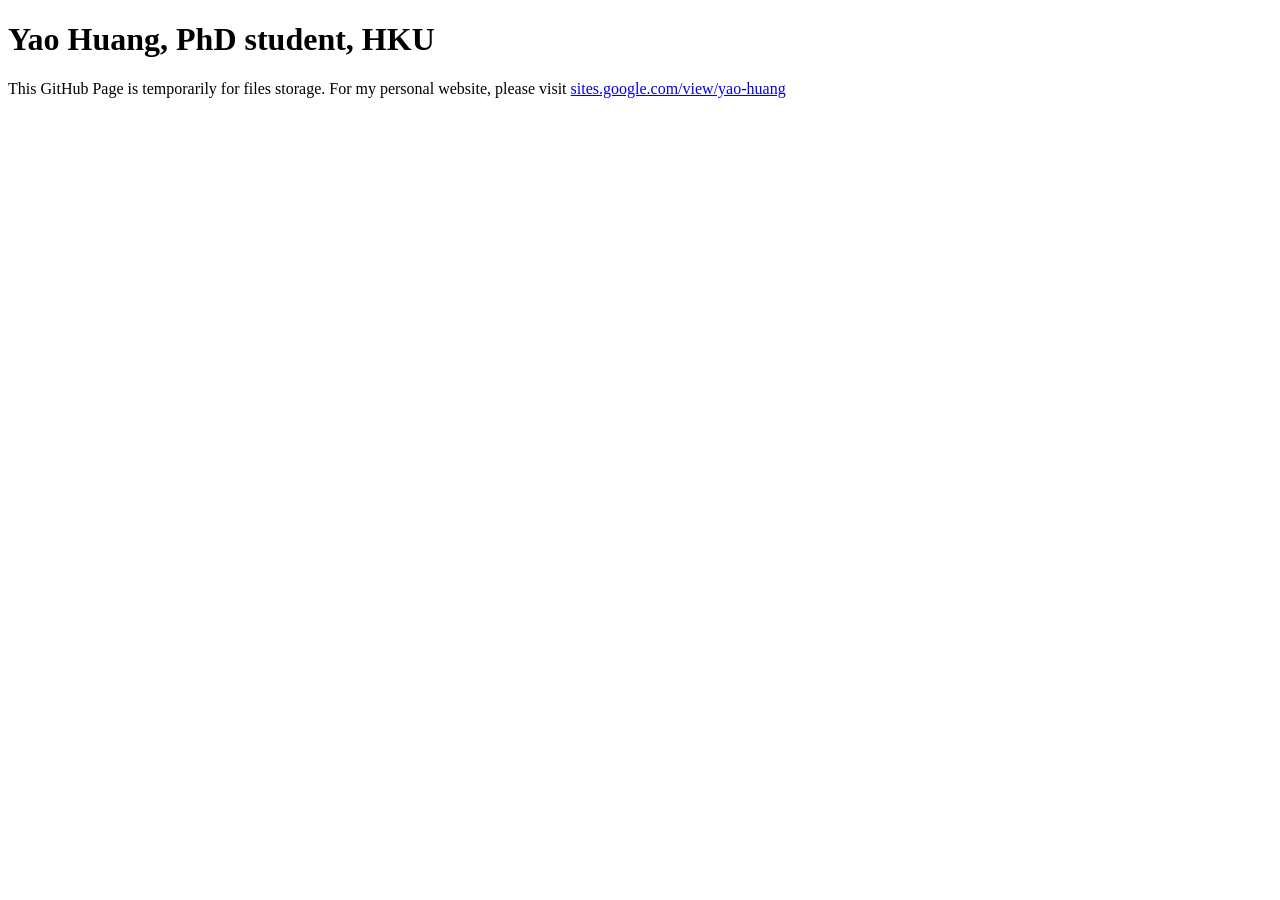
==== index.html @ b05fbed6 "files" ====
<!DOCTYPE html>
<html>
<body>
<h1>Yao Huang, PhD student, HKU</h1>
<p>This GitHub Page is temporarily for files storage. For my personal website, please visit <a href="https://sites.google.com/view/yao-huang/">sites.google.com/view/yao-huang</a> </p>
</body>
</html>
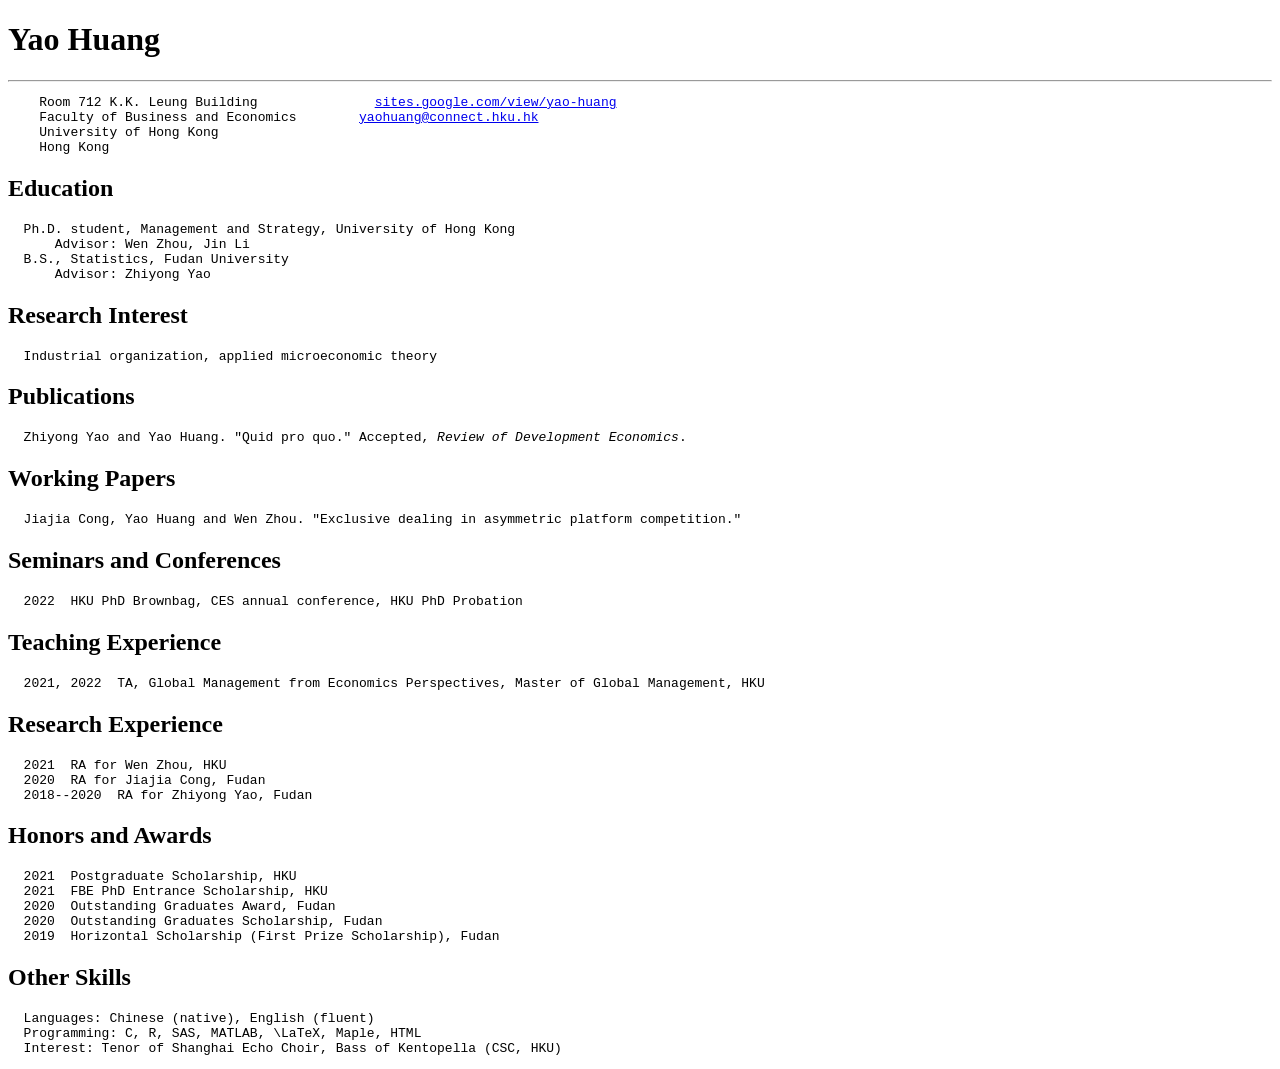
==== commit 13b368c1: "Update" ====
--- a/index.html
+++ b/index.html
@@ -1,7 +1,71 @@
 <!DOCTYPE html>
 <html>
 <body>
-<h1>Yao Huang, PhD student, HKU</h1>
-<p>This GitHub Page is temporarily for files storage. For my personal website, please visit <a href="https://sites.google.com/view/yao-huang/">sites.google.com/view/yao-huang</a> </p>
+<h1>Yao Huang</h1>
+<hr>
+
+<pre>
+    Room 712 K.K. Leung Building               <a href="https://sites.google.com/view/yao-huang/">sites.google.com/view/yao-huang</a>
+    Faculty of Business and Economics        <a href="mailto:yaohuang@connect.hku.hk">yaohuang@connect.hku.hk</a>
+    University of Hong Kong
+    Hong Kong
+</pre>
+
+<h2>Education</h2>
+<pre>
+  Ph.D. student, Management and Strategy, University of Hong Kong
+      Advisor: Wen Zhou, Jin Li
+  B.S., Statistics, Fudan University
+      Advisor: Zhiyong Yao
+</pre>
+
+<h2>Research Interest</h2>
+<pre>
+  Industrial organization, applied microeconomic theory
+</pre>
+
+<h2>Publications</h2>
+<pre>
+  Zhiyong Yao and Yao Huang. "Quid pro quo." Accepted, <i>Review of Development Economics</i>.
+</pre>
+
+<h2>Working Papers</h2>
+<pre>
+  Jiajia Cong, Yao Huang and Wen Zhou. "Exclusive dealing in asymmetric platform competition."
+</pre>
+
+<h2>Seminars and Conferences</h2>
+<pre>
+  2022  HKU PhD Brownbag, CES annual conference, HKU PhD Probation
+</pre>
+
+<h2>Teaching Experience</h2>
+<pre>
+  2021, 2022  TA, Global Management from Economics Perspectives, Master of Global Management, HKU
+</pre>
+
+<h2>Research Experience</h2>
+<pre>
+  2021  RA for Wen Zhou, HKU
+  2020  RA for Jiajia Cong, Fudan
+  2018--2020  RA for Zhiyong Yao, Fudan
+</pre>
+
+<h2>Honors and Awards</h2>
+<pre>
+  2021  Postgraduate Scholarship, HKU
+  2021  FBE PhD Entrance Scholarship, HKU
+  2020  Outstanding Graduates Award, Fudan
+  2020  Outstanding Graduates Scholarship, Fudan
+  2019  Horizontal Scholarship (First Prize Scholarship), Fudan
+</pre>
+
+<h2>Other Skills</h2>
+<pre>
+  Languages: Chinese (native), English (fluent)
+  Programming: C, R, SAS, MATLAB, \LaTeX, Maple, HTML
+  Interest: Tenor of Shanghai Echo Choir, Bass of Kentopella (CSC, HKU)
+</pre>
+
 </body>
 </html>
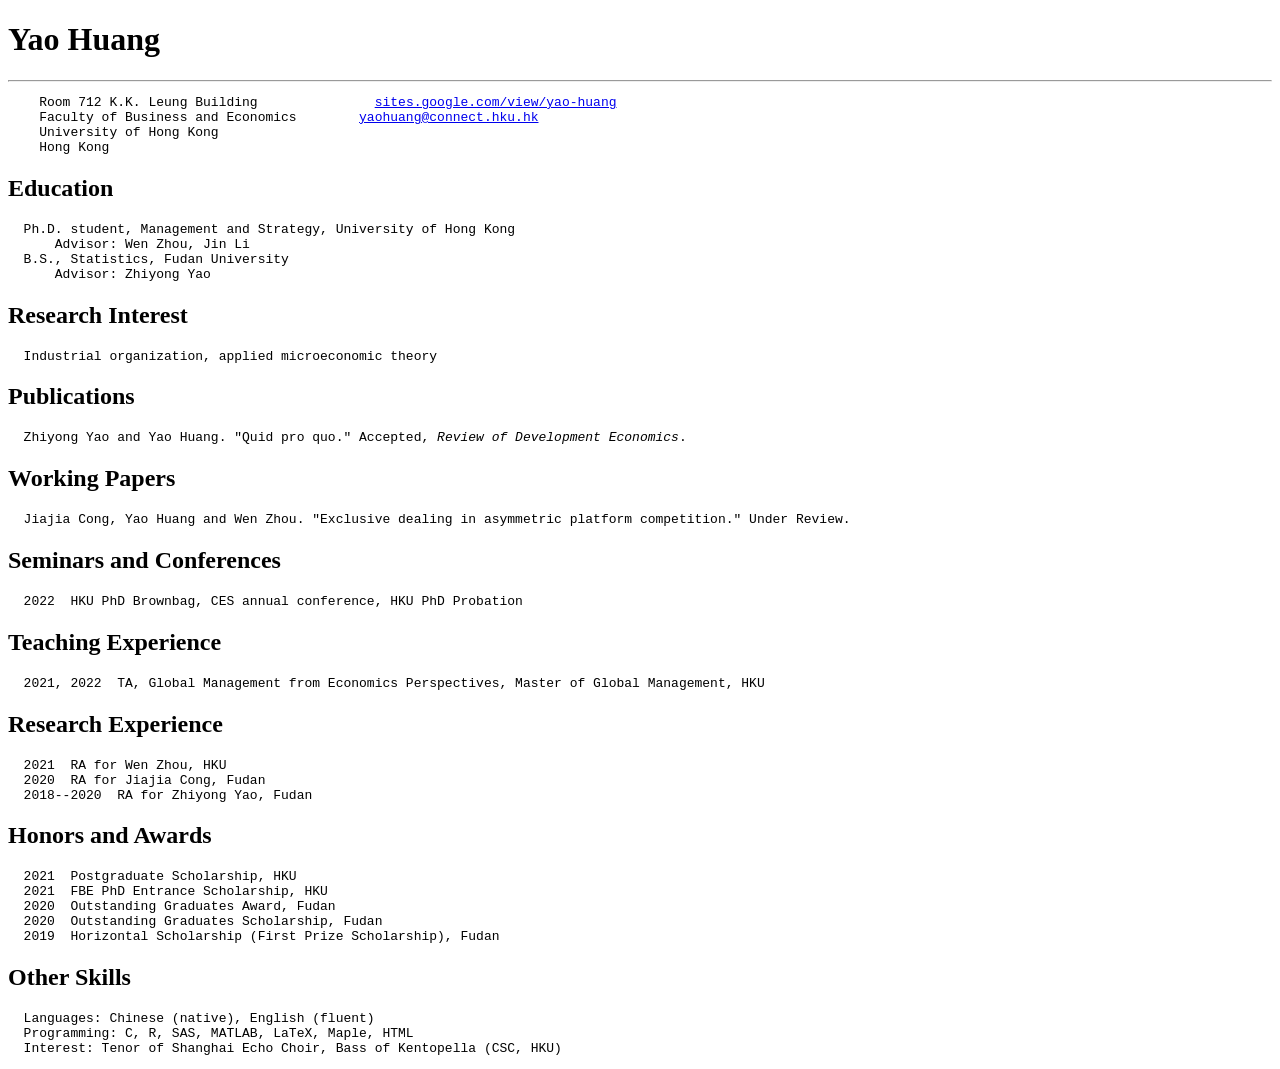
==== commit b5f0cdd4: "update" ====
--- a/index.html
+++ b/index.html
@@ -31,7 +31,7 @@
 
 <h2>Working Papers</h2>
 <pre>
-  Jiajia Cong, Yao Huang and Wen Zhou. "Exclusive dealing in asymmetric platform competition."
+  Jiajia Cong, Yao Huang and Wen Zhou. "Exclusive dealing in asymmetric platform competition." Under Review.
 </pre>
 
 <h2>Seminars and Conferences</h2>
@@ -63,7 +63,7 @@
 <h2>Other Skills</h2>
 <pre>
   Languages: Chinese (native), English (fluent)
-  Programming: C, R, SAS, MATLAB, \LaTeX, Maple, HTML
+  Programming: C, R, SAS, MATLAB, LaTeX, Maple, HTML
   Interest: Tenor of Shanghai Echo Choir, Bass of Kentopella (CSC, HKU)
 </pre>
 
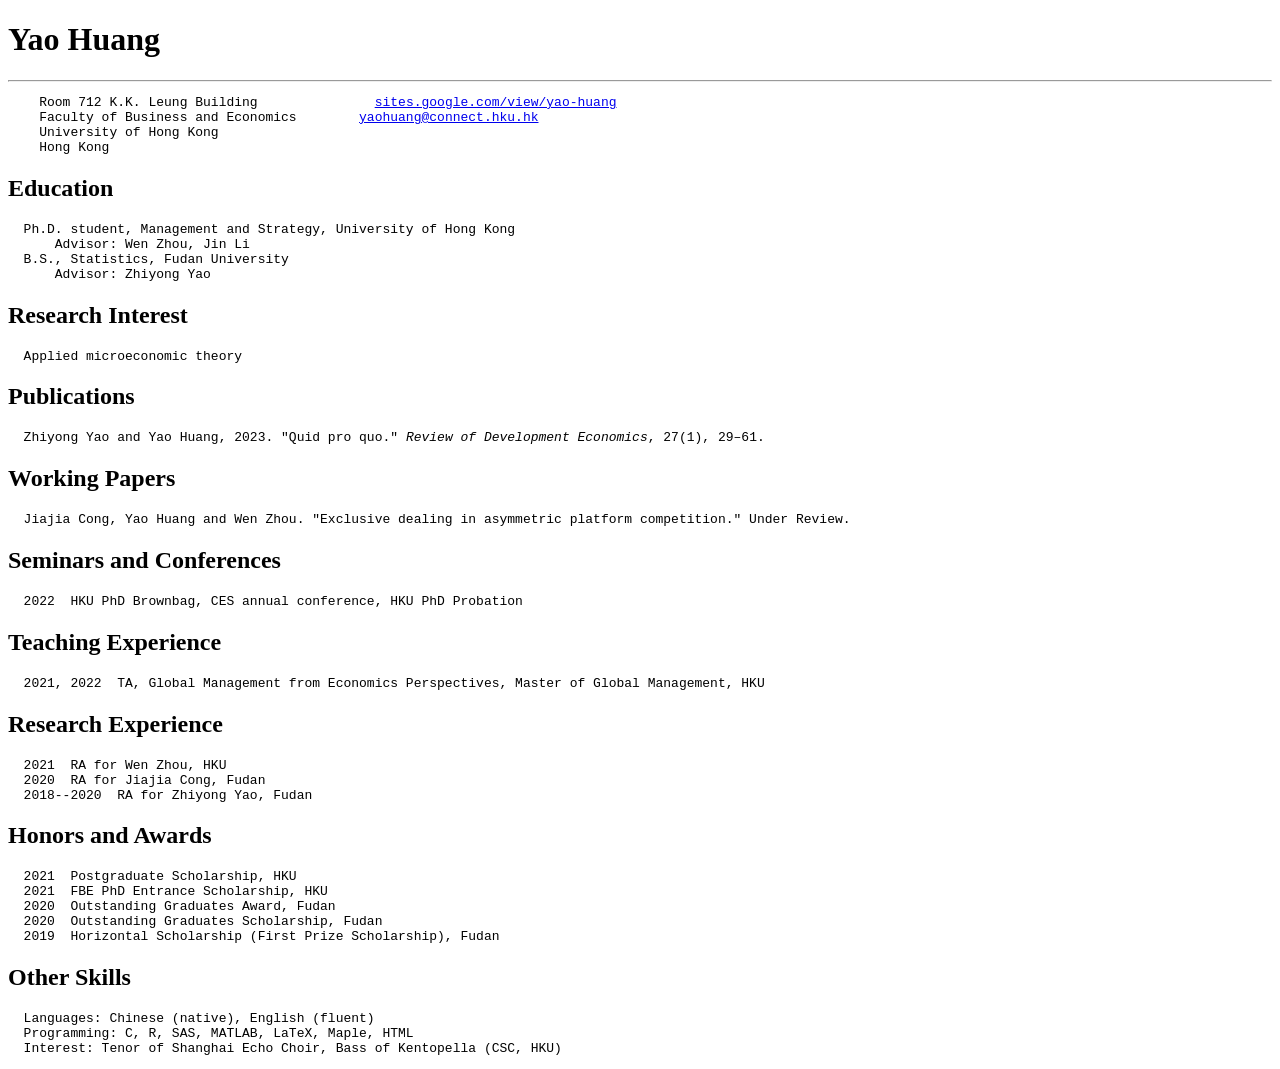
==== commit 92b480bc: "Update" ====
--- a/index.html
+++ b/index.html
@@ -21,12 +21,12 @@
 
 <h2>Research Interest</h2>
 <pre>
-  Industrial organization, applied microeconomic theory
+  Applied microeconomic theory
 </pre>
 
 <h2>Publications</h2>
 <pre>
-  Zhiyong Yao and Yao Huang. "Quid pro quo." Accepted, <i>Review of Development Economics</i>.
+  Zhiyong Yao and Yao Huang, 2023. "Quid pro quo." <i>Review of Development Economics</i>, 27(1), 29–61.
 </pre>
 
 <h2>Working Papers</h2>
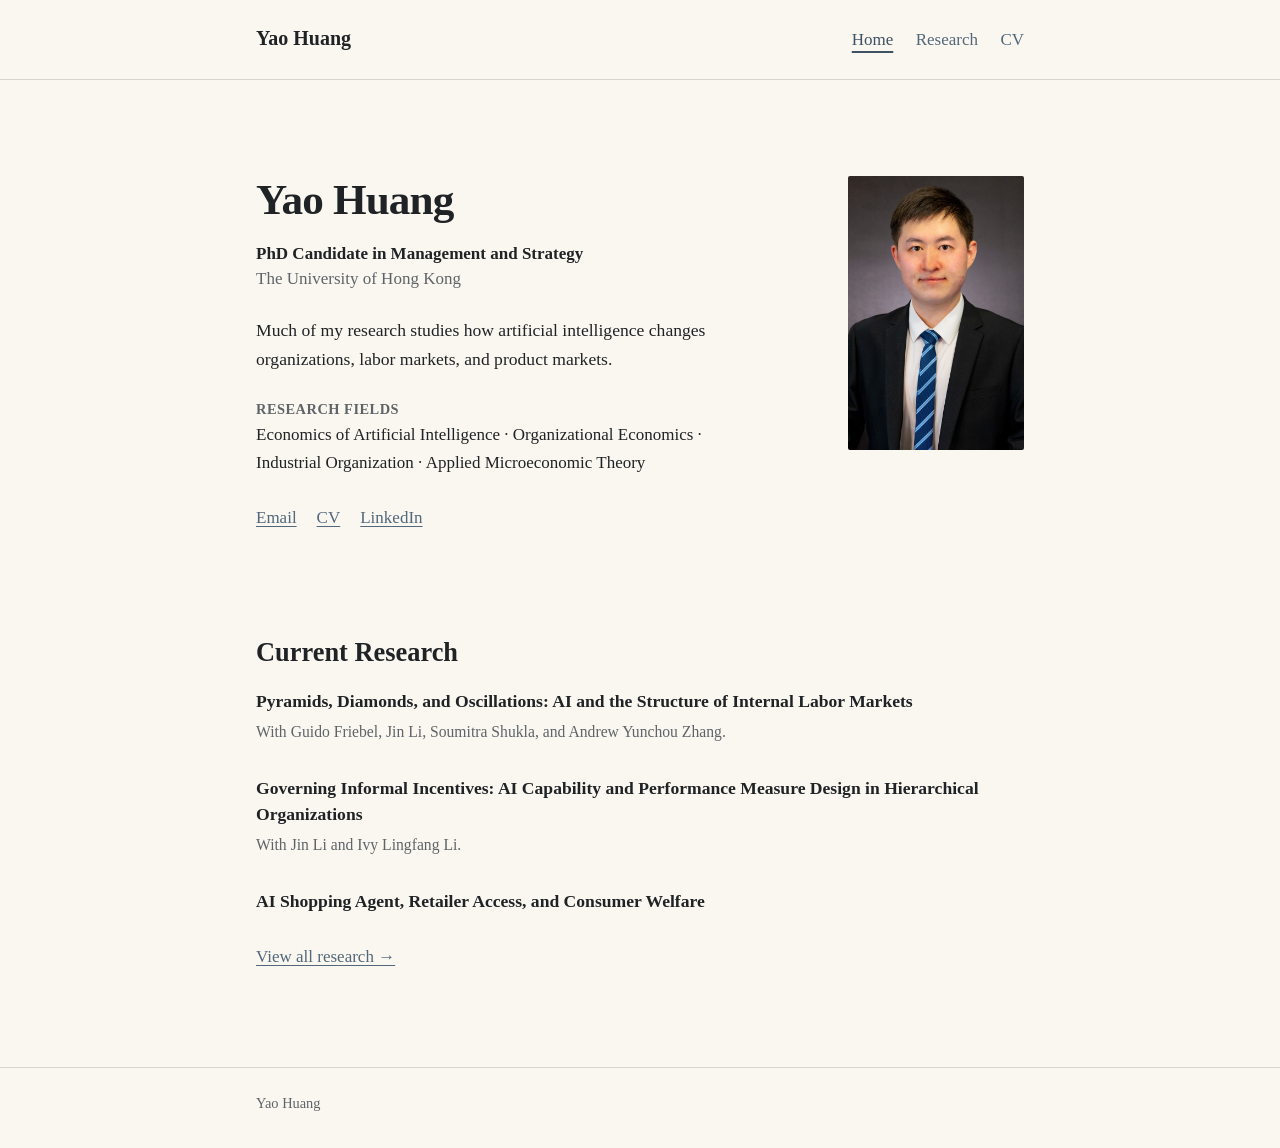
==== commit d2ac97d9: "Redesign academic website" ====
--- a/index.html
+++ b/index.html
@@ -1,71 +1,85 @@
 <!DOCTYPE html>
-<html>
+<html lang="en">
+<head>
+  <meta charset="utf-8">
+  <meta name="viewport" content="width=device-width, initial-scale=1">
+  <meta name="description" content="Yao Huang is a PhD Candidate in Management and Strategy at The University of Hong Kong.">
+  <title>Yao Huang | Management and Strategy</title>
+  <link rel="stylesheet" href="styles.css">
+</head>
 <body>
-<h1>Yao Huang</h1>
-<hr>
+  <a class="skip-link" href="#main-content">Skip to main content</a>
 
-<pre>
-    Room 712 K.K. Leung Building               <a href="https://sites.google.com/view/yao-huang/">sites.google.com/view/yao-huang</a>
-    Faculty of Business and Economics        <a href="mailto:yaohuang@connect.hku.hk">yaohuang@connect.hku.hk</a>
-    University of Hong Kong
-    Hong Kong
-</pre>
+  <header class="site-header">
+    <div class="site-header__inner">
+      <a class="site-name" href="index.html">Yao Huang</a>
+      <nav aria-label="Primary">
+        <ul class="site-nav">
+          <li><a href="index.html" aria-current="page">Home</a></li>
+          <li><a href="research.html">Research</a></li>
+          <li><a href="files/Yao_Huang_CV.pdf">CV</a></li>
+        </ul>
+      </nav>
+    </div>
+  </header>
 
-<h2>Education</h2>
-<pre>
-  Ph.D. student, Management and Strategy, University of Hong Kong
-      Advisor: Wen Zhou, Jin Li
-  B.S., Statistics, Fudan University
-      Advisor: Zhiyong Yao
-</pre>
+  <main id="main-content" class="page-shell">
+    <section class="profile" aria-labelledby="home-title">
+      <div class="profile__text">
+        <h1 id="home-title">Yao Huang</h1>
+        <p class="position">
+          PhD Candidate in Management and Strategy<br>
+          <span>The University of Hong Kong</span>
+        </p>
+        <p class="introduction">
+          Much of my research studies how artificial intelligence changes organizations,
+          labor markets, and product markets.
+        </p>
+        <div class="research-fields">
+          <p class="research-fields__label">Research fields</p>
+          <p>Economics of Artificial Intelligence &middot; Organizational Economics &middot; Industrial Organization &middot; Applied Microeconomic Theory</p>
+        </div>
+        <ul class="professional-links" aria-label="Professional links">
+          <li><a href="mailto:yaohuang@connect.hku.hk">Email</a></li>
+          <li><a href="files/Yao_Huang_CV.pdf">CV</a></li>
+          <li><a href="https://www.linkedin.com/in/yao-huang-cynzt/">LinkedIn</a></li>
+        </ul>
+      </div>
 
-<h2>Research Interest</h2>
-<pre>
-  Applied microeconomic theory
-</pre>
+      <div class="profile__portrait">
+        <img src="assets/images/yao-huang.jpg" width="1280" height="1989" alt="Portrait of Yao Huang" decoding="async">
+      </div>
+    </section>
 
-<h2>Publications</h2>
-<pre>
-  Zhiyong Yao and Yao Huang, 2023. "Quid pro quo." <i>Review of Development Economics</i>, 27(1), 29–61.
-</pre>
+    <section class="content-section" aria-labelledby="current-research-title">
+      <h2 id="current-research-title">Current Research</h2>
+      <div class="research-list">
+        <article class="research-item">
+          <header class="research-item__header">
+            <h3 class="research-title">Pyramids, Diamonds, and Oscillations: AI and the Structure of Internal Labor Markets</h3>
+            <p class="research-authors">With <a class="coauthor-link" href="https://www.guidofriebel.com/">Guido Friebel</a>, <a class="coauthor-link" href="http://www.jin-li.org/">Jin Li</a>, <a class="coauthor-link" href="https://soumitrashukla.github.io/">Soumitra Shukla</a>, and <a class="coauthor-link" href="https://andrew-yc-zhang.github.io/">Andrew Yunchou Zhang</a>.</p>
+          </header>
+        </article>
 
-<h2>Working Papers</h2>
-<pre>
-  Jiajia Cong, Yao Huang and Wen Zhou. "Exclusive dealing in asymmetric platform competition." Under Review.
-</pre>
+        <article class="research-item">
+          <header class="research-item__header">
+            <h3 class="research-title">Governing Informal Incentives: AI Capability and Performance Measure Design in Hierarchical Organizations</h3>
+            <p class="research-authors">With <a class="coauthor-link" href="http://www.jin-li.org/">Jin Li</a> and <a class="coauthor-link" href="http://www.lingfangivyli.com/">Ivy Lingfang Li</a>.</p>
+          </header>
+        </article>
 
-<h2>Seminars and Conferences</h2>
-<pre>
-  2022  HKU PhD Brownbag, CES annual conference, HKU PhD Probation
-</pre>
+        <article class="research-item">
+          <header class="research-item__header">
+            <h3 class="research-title">AI Shopping Agent, Retailer Access, and Consumer Welfare</h3>
+          </header>
+        </article>
+      </div>
+      <p class="section-link"><a href="research.html">View all research &rarr;</a></p>
+    </section>
+  </main>
 
-<h2>Teaching Experience</h2>
-<pre>
-  2021, 2022  TA, Global Management from Economics Perspectives, Master of Global Management, HKU
-</pre>
-
-<h2>Research Experience</h2>
-<pre>
-  2021  RA for Wen Zhou, HKU
-  2020  RA for Jiajia Cong, Fudan
-  2018--2020  RA for Zhiyong Yao, Fudan
-</pre>
-
-<h2>Honors and Awards</h2>
-<pre>
-  2021  Postgraduate Scholarship, HKU
-  2021  FBE PhD Entrance Scholarship, HKU
-  2020  Outstanding Graduates Award, Fudan
-  2020  Outstanding Graduates Scholarship, Fudan
-  2019  Horizontal Scholarship (First Prize Scholarship), Fudan
-</pre>
-
-<h2>Other Skills</h2>
-<pre>
-  Languages: Chinese (native), English (fluent)
-  Programming: C, R, SAS, MATLAB, LaTeX, Maple, HTML
-  Interest: Tenor of Shanghai Echo Choir, Bass of Kentopella (CSC, HKU)
-</pre>
-
+  <footer class="site-footer">
+    <div class="site-footer__inner">Yao Huang</div>
+  </footer>
 </body>
-</html>+</html>
--- a/styles.css
+++ b/styles.css
@@ -0,0 +1,360 @@
+:root {
+  --color-background: #faf7f0;
+  --color-text: #202326;
+  --color-muted: #5f6468;
+  --color-accent: #52677a;
+  --color-accent-strong: #3f5263;
+  --color-rule: #d9d5cc;
+  --font-serif: Charter, "Bitstream Charter", "Iowan Old Style", "Palatino Linotype", Palatino, Georgia, serif;
+  --content-width: 48rem;
+}
+
+*,
+*::before,
+*::after {
+  box-sizing: border-box;
+}
+
+html {
+  color-scheme: light;
+}
+
+body {
+  margin: 0;
+  background: var(--color-background);
+  color: var(--color-text);
+  font-family: var(--font-serif);
+  font-size: 1.0625rem;
+  font-weight: 400;
+  line-height: 1.65;
+  text-rendering: optimizeLegibility;
+}
+
+img {
+  display: block;
+  max-width: 100%;
+}
+
+a {
+  color: var(--color-accent);
+  text-decoration-line: underline;
+  text-decoration-thickness: 0.075em;
+  text-underline-offset: 0.2em;
+}
+
+a:hover {
+  color: var(--color-accent-strong);
+  text-decoration-thickness: 0.11em;
+}
+
+a:focus-visible {
+  color: var(--color-accent-strong);
+  outline: 3px solid var(--color-accent-strong);
+  outline-offset: 3px;
+  border-radius: 2px;
+}
+
+h1,
+h2,
+p {
+  margin-top: 0;
+}
+
+h1,
+h2,
+.site-name {
+  font-family: var(--font-serif);
+}
+
+h1 {
+  margin-bottom: 1rem;
+  font-size: clamp(2.15rem, 6vw, 2.7rem);
+  font-weight: 600;
+  line-height: 1.12;
+  letter-spacing: -0.02em;
+}
+
+h2 {
+  margin-bottom: 1.25rem;
+  font-size: clamp(1.45rem, 4vw, 1.65rem);
+  font-weight: 600;
+  line-height: 1.25;
+}
+
+h3 {
+  margin: 0;
+  color: var(--color-text);
+  font-family: var(--font-serif);
+  font-size: 1.1rem;
+  font-weight: 600;
+  line-height: 1.45;
+  overflow-wrap: anywhere;
+}
+
+.skip-link {
+  position: fixed;
+  z-index: 10;
+  top: 0.75rem;
+  left: 0.75rem;
+  padding: 0.65rem 0.85rem;
+  transform: translateY(-200%);
+  background: var(--color-background);
+  color: var(--color-accent-strong);
+  font-weight: 650;
+}
+
+.skip-link:focus {
+  transform: translateY(0);
+}
+
+.site-header {
+  border-bottom: 1px solid var(--color-rule);
+}
+
+.site-header__inner,
+.page-shell,
+.site-footer__inner {
+  width: min(calc(100% - 2.5rem), var(--content-width));
+  margin-inline: auto;
+}
+
+.site-header__inner {
+  display: flex;
+  align-items: baseline;
+  justify-content: space-between;
+  gap: 1.5rem 2.5rem;
+  padding-block: 1.35rem;
+}
+
+.site-name {
+  color: var(--color-text);
+  font-size: 1.25rem;
+  font-weight: 600;
+  line-height: 1.2;
+  text-decoration: none;
+  white-space: nowrap;
+}
+
+.site-name:hover {
+  color: var(--color-accent-strong);
+  text-decoration: underline;
+  text-decoration-thickness: 0.075em;
+}
+
+.site-nav,
+.professional-links {
+  margin: 0;
+  padding: 0;
+  list-style: none;
+}
+
+.site-nav {
+  display: flex;
+  flex-wrap: wrap;
+  gap: 0.5rem 1.4rem;
+  font-weight: 500;
+}
+
+.site-nav a {
+  display: inline-block;
+  padding-block: 0.25rem;
+  text-decoration: none;
+}
+
+.site-nav a:hover,
+.site-nav a[aria-current="page"] {
+  color: var(--color-accent-strong);
+  text-decoration: underline;
+  text-decoration-thickness: 0.1em;
+  text-underline-offset: 0.35em;
+}
+
+.page-shell {
+  padding-block: clamp(3.75rem, 9vw, 6rem);
+}
+
+.profile {
+  display: grid;
+  grid-template-columns: minmax(0, 1fr) minmax(9rem, 11rem);
+  gap: 2.5rem clamp(2.5rem, 7vw, 5rem);
+  align-items: start;
+}
+
+.position {
+  margin-bottom: 1.5rem;
+  font-weight: 600;
+  line-height: 1.5;
+}
+
+.position span {
+  color: var(--color-muted);
+  font-weight: 450;
+}
+
+.introduction {
+  max-width: 38rem;
+  margin-bottom: 1.5rem;
+  font-size: 1.1rem;
+}
+
+.research-fields {
+  margin-bottom: 1.65rem;
+}
+
+.research-fields p {
+  margin-bottom: 0;
+}
+
+.research-fields__label {
+  color: var(--color-muted);
+  font-size: 0.9rem;
+  font-weight: 700;
+  letter-spacing: 0.035em;
+  text-transform: uppercase;
+}
+
+.professional-links {
+  display: flex;
+  flex-wrap: wrap;
+  gap: 0.4rem 1.25rem;
+}
+
+.profile__portrait img {
+  width: clamp(9rem, 18vw, 11rem);
+  height: auto;
+  border-radius: 2px;
+}
+
+.content-section,
+.research-section {
+  margin-top: clamp(4.5rem, 10vw, 6.5rem);
+}
+
+.research-item {
+  color: var(--color-text);
+}
+
+.research-item + .research-item {
+  margin-top: 2rem;
+}
+
+.research-authors,
+.research-status {
+  margin-top: 0.35rem;
+  margin-bottom: 0;
+  color: var(--color-muted);
+  font-size: 0.98rem;
+  font-weight: 400;
+  line-height: 1.55;
+}
+
+.coauthor-link {
+  color: inherit;
+  font-weight: inherit;
+  text-decoration: none;
+}
+
+.coauthor-link:hover,
+.coauthor-link:focus-visible {
+  color: var(--color-accent-strong);
+  text-decoration-line: underline;
+  text-decoration-thickness: 1px;
+  text-underline-offset: 0.18em;
+}
+
+.research-status {
+  color: var(--color-accent-strong);
+  font-style: normal;
+}
+
+.section-link {
+  margin-top: 1.75rem;
+  margin-bottom: 0;
+}
+
+.research-page > h1 {
+  margin-bottom: 0;
+}
+
+.research-section:first-of-type {
+  margin-top: 3.75rem;
+}
+
+.research-page .research-section {
+  margin-top: clamp(5rem, 11vw, 7rem);
+}
+
+.research-page .research-section:first-of-type {
+  margin-top: 3.75rem;
+}
+
+.research-page .research-section h2 {
+  margin-bottom: 2rem;
+  color: var(--color-accent-strong);
+  font-weight: 600;
+}
+
+.research-page .research-item + .research-item {
+  margin-top: 2.75rem;
+}
+
+.site-footer {
+  border-top: 1px solid var(--color-rule);
+}
+
+.site-footer__inner {
+  padding-block: 1.5rem 2rem;
+  color: var(--color-muted);
+  font-size: 0.9rem;
+}
+
+@media (max-width: 42rem) {
+  body {
+    font-size: 1rem;
+  }
+
+  .site-header__inner {
+    align-items: flex-start;
+    flex-direction: column;
+    gap: 0.75rem;
+  }
+
+  .site-nav {
+    column-gap: 1.2rem;
+  }
+
+  .page-shell {
+    padding-block: 3.5rem 4.5rem;
+  }
+
+  .profile {
+    grid-template-columns: minmax(0, 1fr);
+  }
+
+  .profile__portrait img {
+    width: 9rem;
+  }
+
+  .content-section,
+  .research-section {
+    margin-top: 4.25rem;
+  }
+}
+
+@media print {
+  body {
+    background: #fff;
+    color: #000;
+  }
+
+  .skip-link {
+    display: none;
+  }
+
+  .site-header,
+  .site-footer,
+  .research-list,
+  .research-item {
+    border-color: #bbb;
+  }
+}
